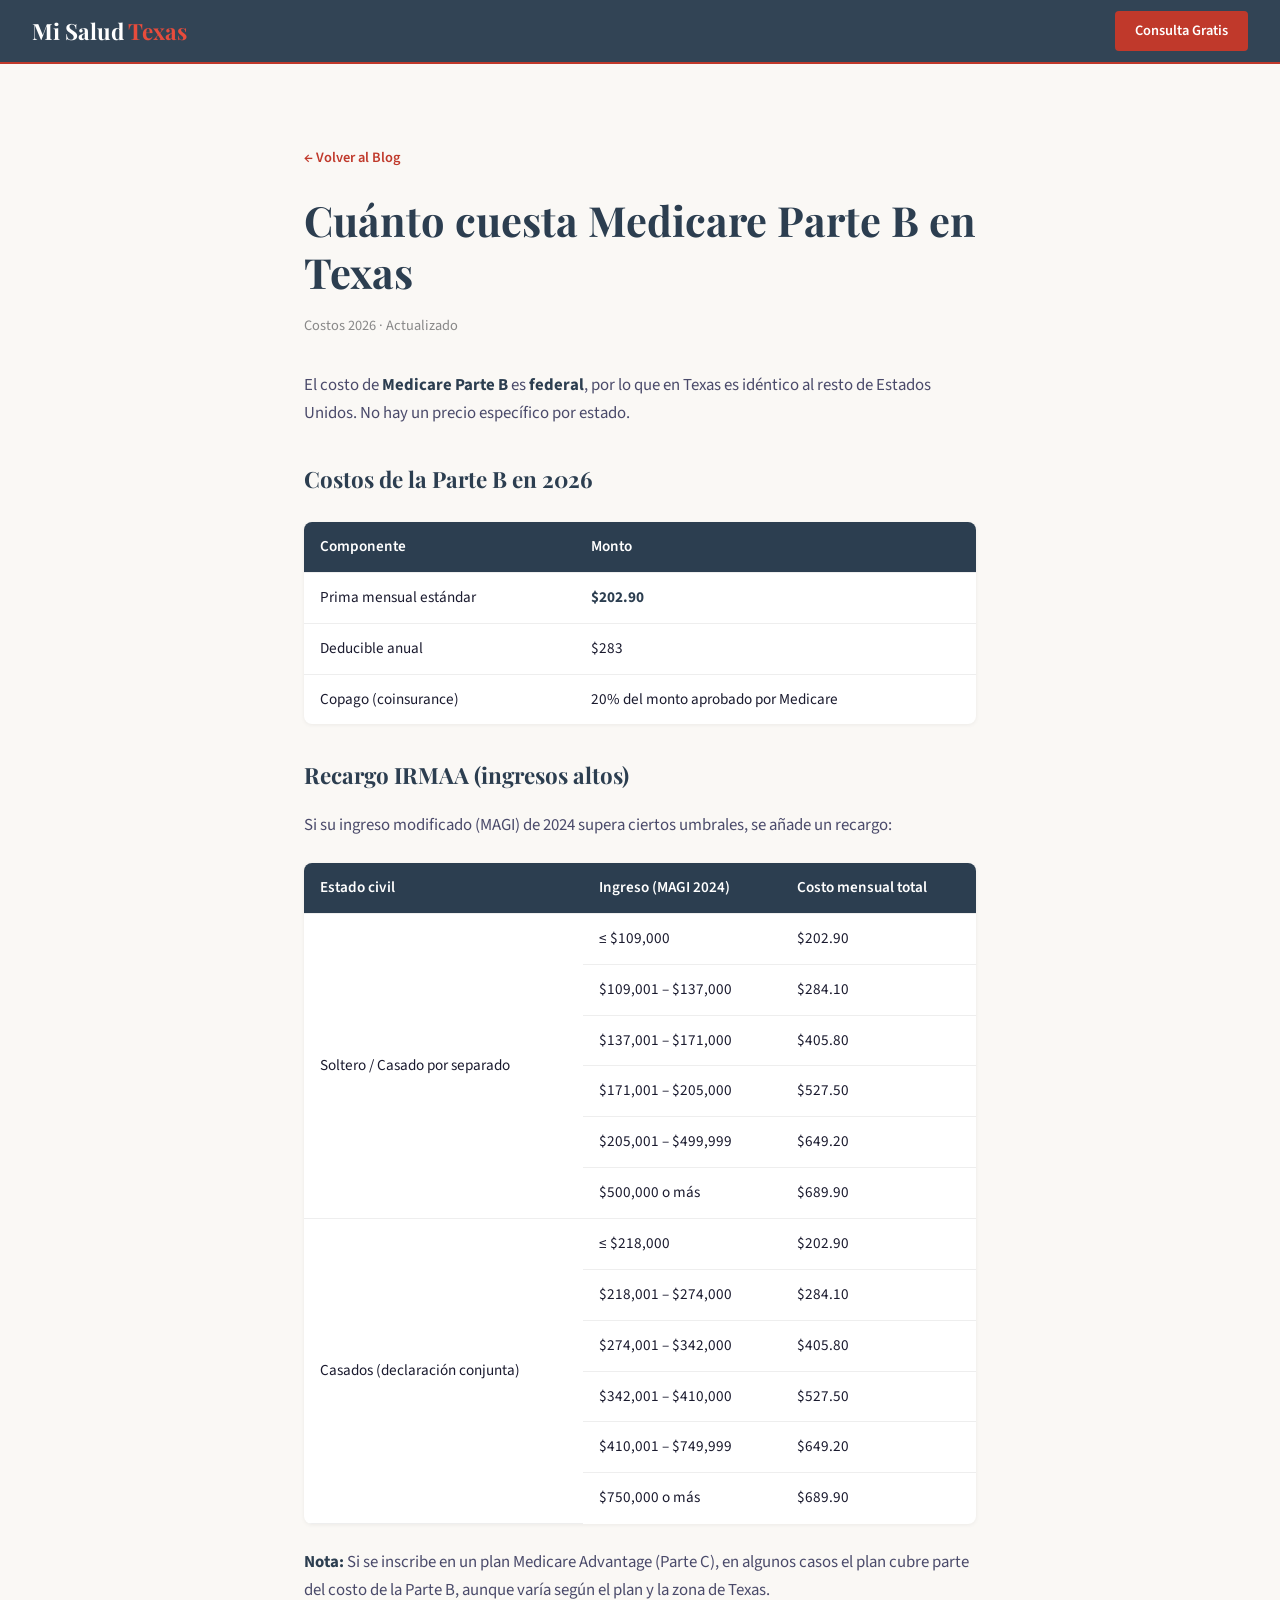
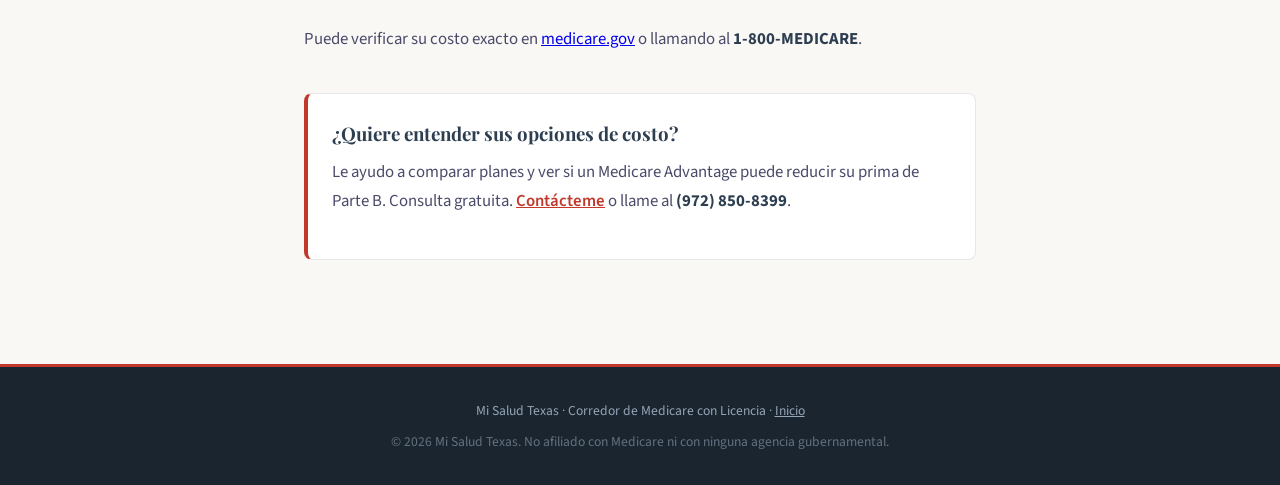
==== blog-costo-medicare-parte-b-texas.html @ de27f47a "Add files via upload" ====
<!DOCTYPE html>
<html lang="es">
<head>
<meta charset="UTF-8"/>
<meta name="viewport" content="width=device-width, initial-scale=1.0"/>
<title>Cuánto cuesta Medicare Parte B en Texas 2026 | Mi Salud Texas</title>
<meta name="description" content="Costo de Medicare Parte B en Texas 2026: prima estándar $202.90, deducible, coseguro y recargos IRMAA según ingresos. Tabla completa."/>
<link href="https://fonts.googleapis.com/css2?family=Playfair+Display:wght@700;900&family=Source+Sans+3:wght@300;400;600&display=swap" rel="stylesheet"/>
<style>
  :root { --charcoal:#2C3E50; --charcoal-dark:#1a252f; --red:#C0392B; --red-light:#e74c3c; --cream:#FAF8F5; --text-mid:#4a4a6a; }
  * { margin:0; padding:0; box-sizing:border-box; }
  body { font-family:'Source Sans 3',sans-serif; background:var(--cream); color:#1a1a2e; line-height:1.7; }
  nav { background:rgba(44,62,80,0.97); padding:0 2rem; height:64px; display:flex; align-items:center; justify-content:space-between; border-bottom:2px solid var(--red); }
  .nav-brand { font-family:'Playfair Display',serif; color:white; font-size:1.4rem; font-weight:700; text-decoration:none; }
  .nav-brand span { color:var(--red-light); }
  .nav-cta { background:var(--red); color:white; padding:0.5rem 1.25rem; border-radius:4px; text-decoration:none; font-weight:600; font-size:0.9rem; }
  .article { max-width:720px; margin:0 auto; padding:5rem 1.5rem 4rem; }
  .back { color:var(--red); text-decoration:none; font-size:0.9rem; font-weight:600; display:inline-block; margin-bottom:1.5rem; }
  h1 { font-family:'Playfair Display',serif; font-size:clamp(1.8rem,4vw,2.6rem); color:var(--charcoal); margin-bottom:1rem; line-height:1.25; }
  .meta { color:#888; font-size:0.9rem; margin-bottom:2rem; }
  .content p { margin-bottom:1.25rem; color:var(--text-mid); font-size:1.05rem; }
  .content strong { color:var(--charcoal); }
  table { width:100%; border-collapse:collapse; margin:1.5rem 0; font-size:0.95rem; background:white; border-radius:8px; overflow:hidden; box-shadow:0 1px 4px rgba(0,0,0,0.06); }
  th, td { padding:0.75rem 1rem; text-align:left; border-bottom:1px solid #eee; }
  th { background:var(--charcoal); color:white; font-weight:600; }
  tr:last-child td { border-bottom:none; }
  .cta-box { background:white; border:1px solid rgba(44,62,80,0.12); border-left:4px solid var(--red); border-radius:8px; padding:1.5rem; margin:2.5rem 0; }
  .cta-box h3 { font-family:'Playfair Display',serif; color:var(--charcoal); margin-bottom:0.5rem; }
  .cta-box a { color:var(--red); font-weight:600; }
  footer { background:var(--charcoal-dark); color:rgba(200,220,240,0.7); padding:2rem; text-align:center; font-size:0.85rem; border-top:3px solid var(--red); }
  footer a { color:rgba(200,220,240,0.7); }
</style>
</head>
<body>
<nav>
  <a href="index.html" class="nav-brand">Mi Salud <span>Texas</span></a>
  <a href="index.html#contact" class="nav-cta">Consulta Gratis</a>
</nav>
<article class="article">
  <a href="index.html#blog" class="back">← Volver al Blog</a>
  <h1>Cuánto cuesta Medicare Parte B en Texas</h1>
  <p class="meta">Costos 2026 · Actualizado</p>
  <div class="content">
    <p>El costo de <strong>Medicare Parte B</strong> es <strong>federal</strong>, por lo que en Texas es idéntico al resto de Estados Unidos. No hay un precio específico por estado.</p>
    <h2 style="font-family:'Playfair Display',serif;color:var(--charcoal);margin:2rem 0 1rem;font-size:1.4rem;">Costos de la Parte B en 2026</h2>
    <table>
      <tr><th>Componente</th><th>Monto</th></tr>
      <tr><td>Prima mensual estándar</td><td><strong>$202.90</strong></td></tr>
      <tr><td>Deducible anual</td><td>$283</td></tr>
      <tr><td>Copago (coinsurance)</td><td>20% del monto aprobado por Medicare</td></tr>
    </table>
    <h2 style="font-family:'Playfair Display',serif;color:var(--charcoal);margin:2rem 0 1rem;font-size:1.4rem;">Recargo IRMAA (ingresos altos)</h2>
    <p>Si su ingreso modificado (MAGI) de 2024 supera ciertos umbrales, se añade un recargo:</p>
    <table>
      <tr><th>Estado civil</th><th>Ingreso (MAGI 2024)</th><th>Costo mensual total</th></tr>
      <tr><td rowspan="6">Soltero / Casado por separado</td><td>≤ $109,000</td><td>$202.90</td></tr>
      <tr><td>$109,001 – $137,000</td><td>$284.10</td></tr>
      <tr><td>$137,001 – $171,000</td><td>$405.80</td></tr>
      <tr><td>$171,001 – $205,000</td><td>$527.50</td></tr>
      <tr><td>$205,001 – $499,999</td><td>$649.20</td></tr>
      <tr><td>$500,000 o más</td><td>$689.90</td></tr>
      <tr><td rowspan="6">Casados (declaración conjunta)</td><td>≤ $218,000</td><td>$202.90</td></tr>
      <tr><td>$218,001 – $274,000</td><td>$284.10</td></tr>
      <tr><td>$274,001 – $342,000</td><td>$405.80</td></tr>
      <tr><td>$342,001 – $410,000</td><td>$527.50</td></tr>
      <tr><td>$410,001 – $749,999</td><td>$649.20</td></tr>
      <tr><td>$750,000 o más</td><td>$689.90</td></tr>
    </table>
    <p><strong>Nota:</strong> Si se inscribe en un plan Medicare Advantage (Parte C), en algunos casos el plan cubre parte del costo de la Parte B, aunque varía según el plan y la zona de Texas.</p>
    <p>Puede verificar su costo exacto en <a href="https://www.medicare.gov" target="_blank" rel="noopener">medicare.gov</a> o llamando al <strong>1-800-MEDICARE</strong>.</p>
    <div class="cta-box">
      <h3>¿Quiere entender sus opciones de costo?</h3>
      <p>Le ayudo a comparar planes y ver si un Medicare Advantage puede reducir su prima de Parte B. Consulta gratuita. <a href="index.html#contact">Contácteme</a> o llame al <strong>(972) 850-8399</strong>.</p>
    </div>
  </div>
</article>
<footer>
  <p>Mi Salud Texas · Corredor de Medicare con Licencia · <a href="index.html">Inicio</a></p>
  <p style="margin-top:0.5rem;opacity:0.6">© 2026 Mi Salud Texas. No afiliado con Medicare ni con ninguna agencia gubernamental.</p>
</footer>
</body>
</html>
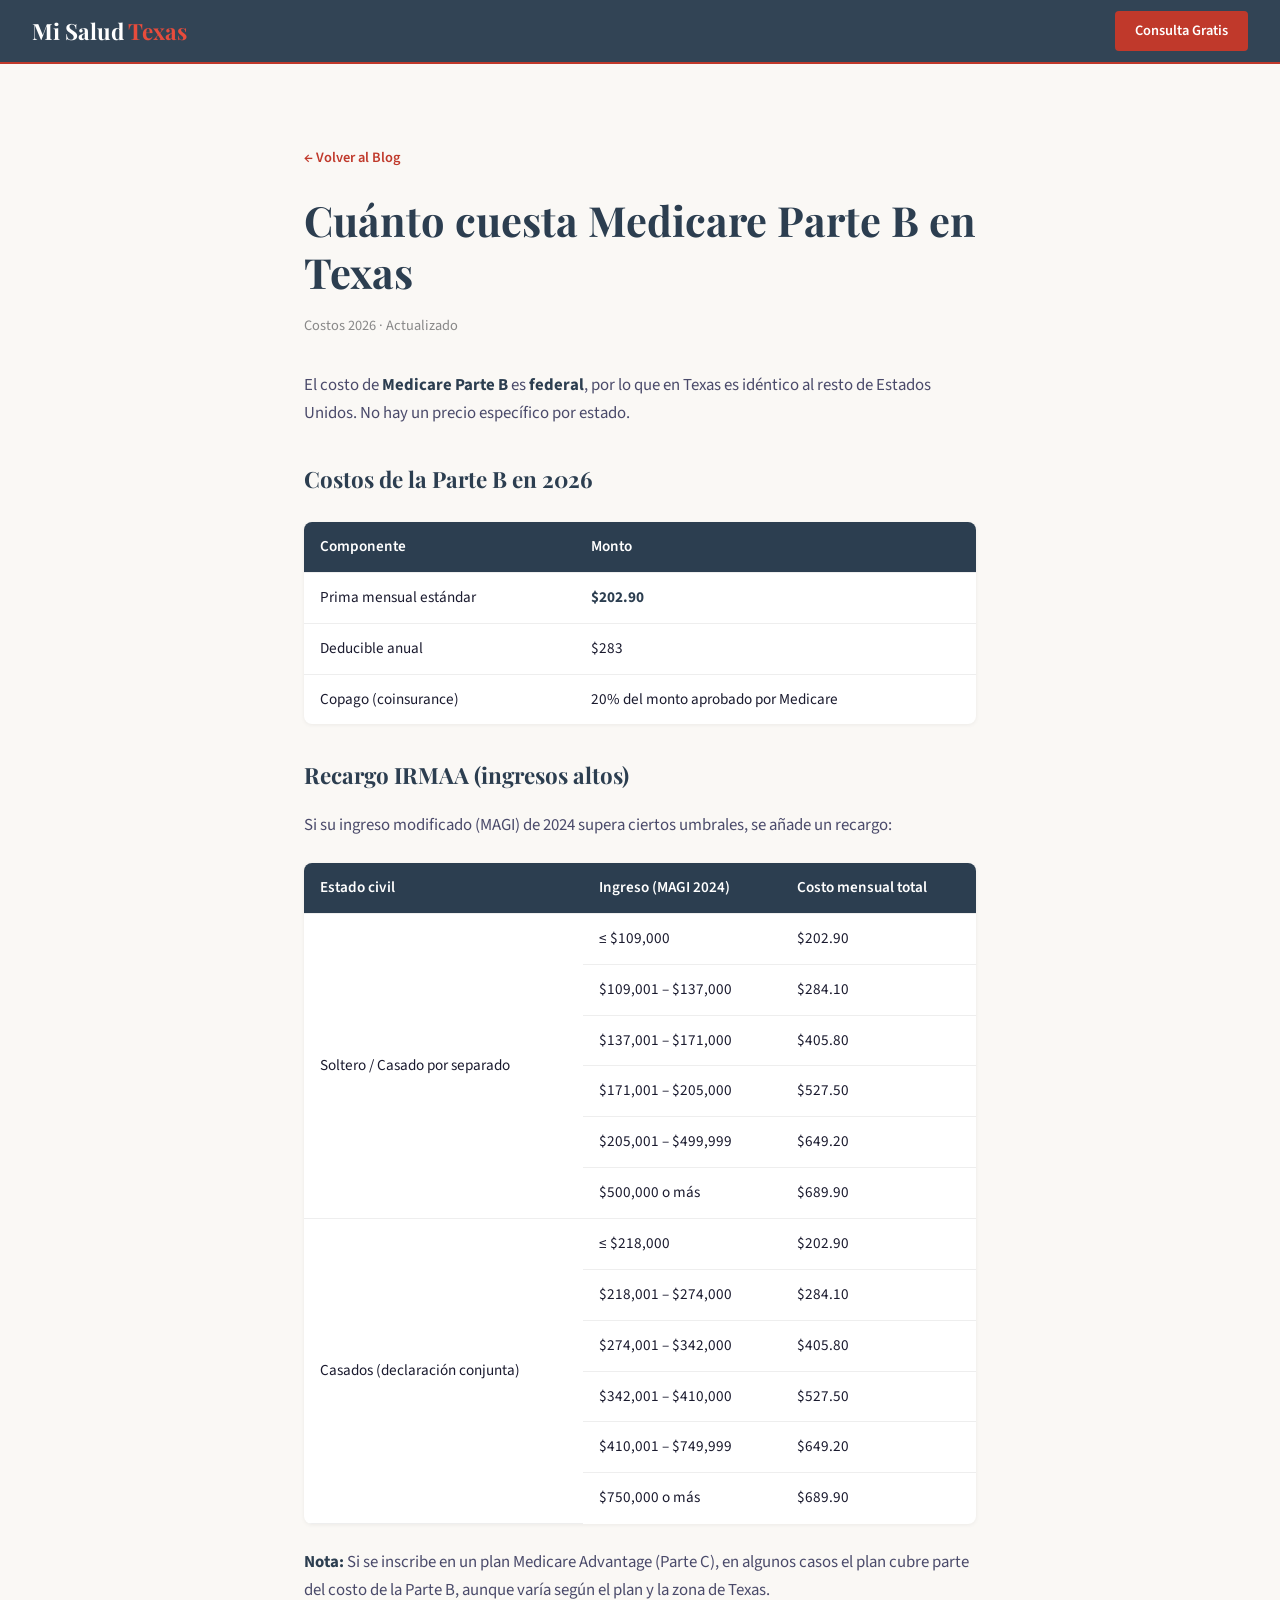
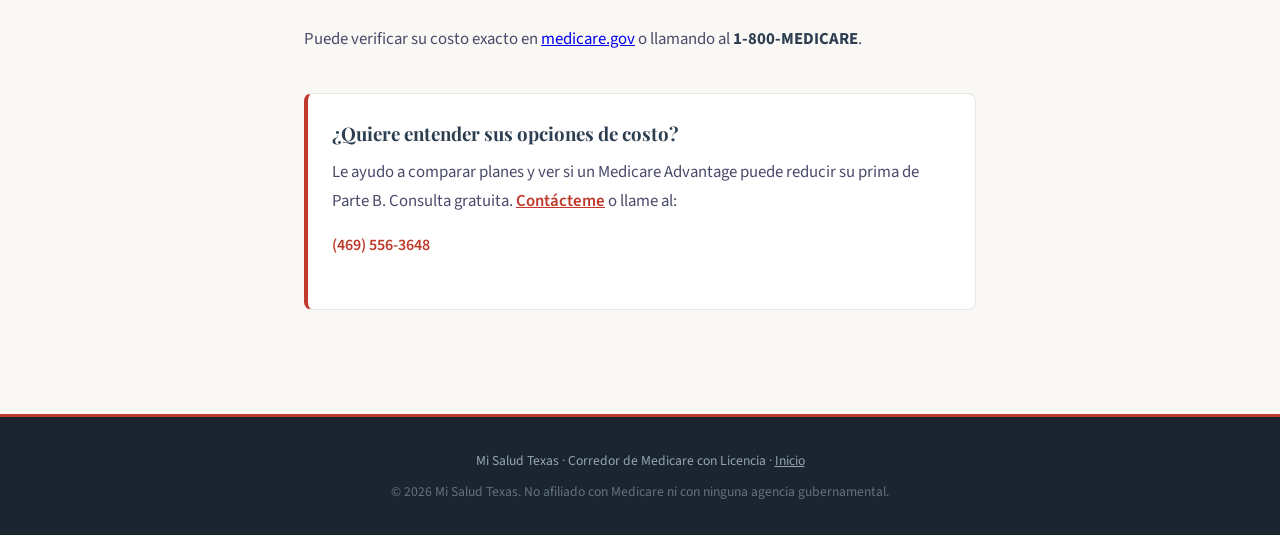
==== commit 1bfec340: "Add files via upload" ====
--- a/blog-costo-medicare-parte-b-texas.html
+++ b/blog-costo-medicare-parte-b-texas.html
@@ -5,6 +5,7 @@
 <meta name="viewport" content="width=device-width, initial-scale=1.0"/>
 <title>Cuánto cuesta Medicare Parte B en Texas 2026 | Mi Salud Texas</title>
 <meta name="description" content="Costo de Medicare Parte B en Texas 2026: prima estándar $202.90, deducible, coseguro y recargos IRMAA según ingresos. Tabla completa."/>
+<link rel="icon" type="image/svg+xml" href="data:image/svg+xml,<svg xmlns='http://www.w3.org/2000/svg' viewBox='0 0 100 100'><rect width='100' height='100' rx='20' fill='%232C3E50'/><path d='M50 15 L57 38 L82 38 L62 53 L70 77 L50 62 L30 77 L38 53 L18 38 L43 38 Z' fill='white'/><rect x='25' y='80' width='50' height='8' rx='2' fill='%23C0392B'/></svg>">
 <link href="https://fonts.googleapis.com/css2?family=Playfair+Display:wght@700;900&family=Source+Sans+3:wght@300;400;600&display=swap" rel="stylesheet"/>
 <style>
   :root { --charcoal:#2C3E50; --charcoal-dark:#1a252f; --red:#C0392B; --red-light:#e74c3c; --cream:#FAF8F5; --text-mid:#4a4a6a; }
@@ -70,7 +71,14 @@
     <p>Puede verificar su costo exacto en <a href="https://www.medicare.gov" target="_blank" rel="noopener">medicare.gov</a> o llamando al <strong>1-800-MEDICARE</strong>.</p>
     <div class="cta-box">
       <h3>¿Quiere entender sus opciones de costo?</h3>
-      <p>Le ayudo a comparar planes y ver si un Medicare Advantage puede reducir su prima de Parte B. Consulta gratuita. <a href="index.html#contact">Contácteme</a> o llame al <strong>(972) 850-8399</strong>.</p>
+      <p>Le ayudo a comparar planes y ver si un Medicare Advantage puede reducir su prima de Parte B. Consulta gratuita. <a href="index.html#contact">Contácteme</a> o llame al:</p>
+      <p style="margin-top:0.75rem;">
+        <a href="tel:+14695563648">
+          <svg width="130" height="20" viewBox="0 0 130 20" xmlns="http://www.w3.org/2000/svg">
+            <text x="0" y="15" font-family="Source Sans 3, sans-serif" font-size="16" font-weight="600" fill="#C0392B">(469) 556-3648</text>
+          </svg>
+        </a>
+      </p>
     </div>
   </div>
 </article>
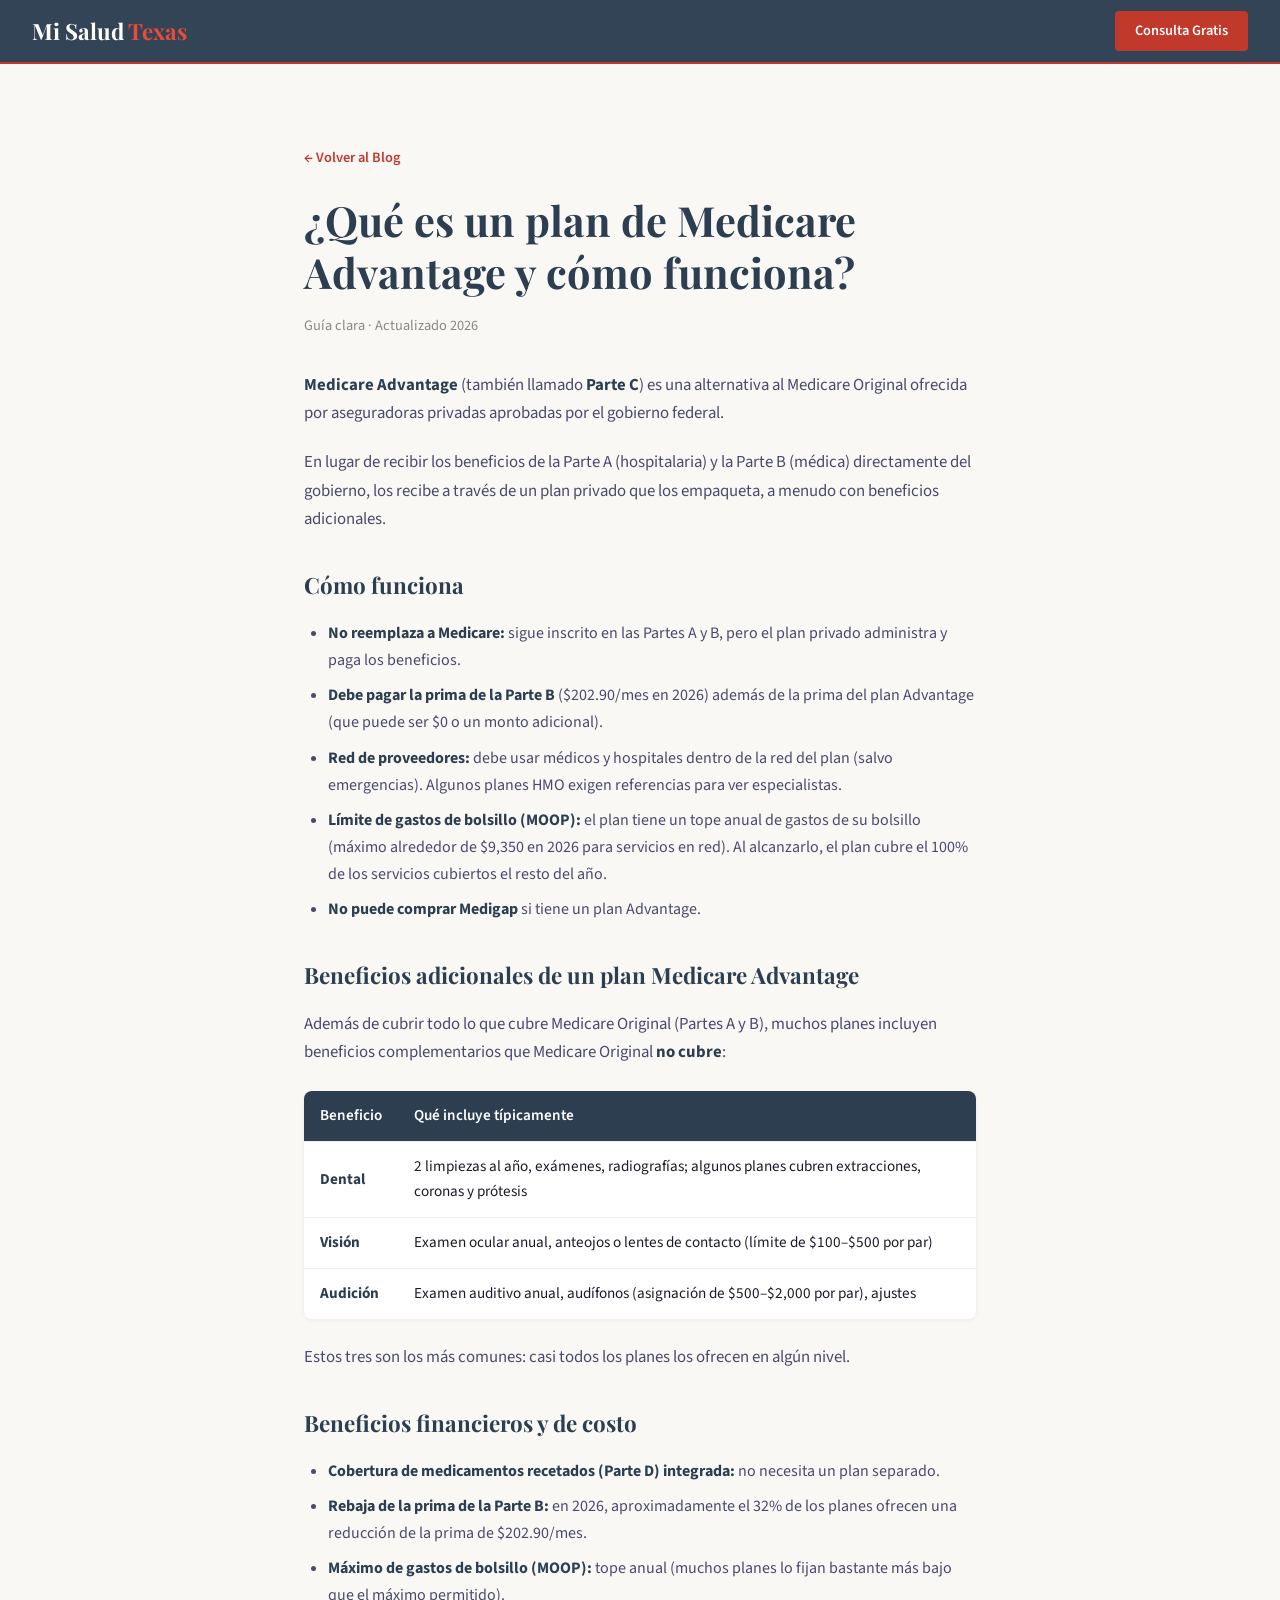
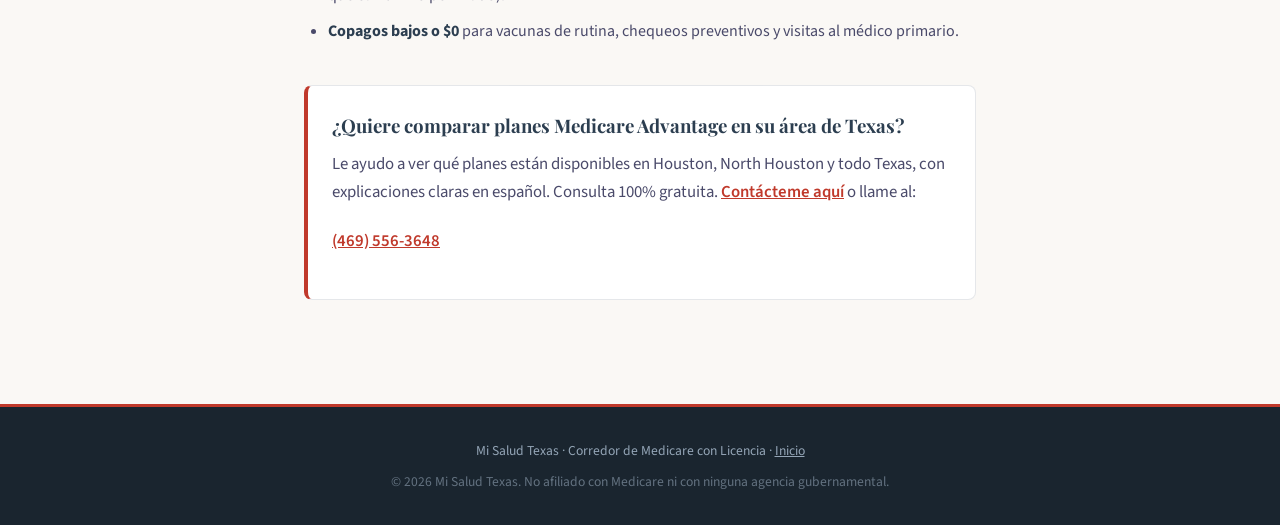
==== commit 40eddaf1: "Add files via upload" ====
--- a/blog-costo-medicare-parte-b-texas.html
+++ b/blog-costo-medicare-parte-b-texas.html
@@ -3,8 +3,8 @@
 <head>
 <meta charset="UTF-8"/>
 <meta name="viewport" content="width=device-width, initial-scale=1.0"/>
-<title>Cuánto cuesta Medicare Parte B en Texas 2026 | Mi Salud Texas</title>
-<meta name="description" content="Costo de Medicare Parte B en Texas 2026: prima estándar $202.90, deducible, coseguro y recargos IRMAA según ingresos. Tabla completa."/>
+<title>Qué es un plan de Medicare Advantage y cómo funciona | Mi Salud Texas</title>
+<meta name="description" content="Explicación clara de Medicare Advantage (Parte C): cómo funciona, red de proveedores, MOOP, beneficios dentales, visión, audición y diferencias con Medicare Original."/>
 <link rel="icon" type="image/svg+xml" href="data:image/svg+xml,<svg xmlns='http://www.w3.org/2000/svg' viewBox='0 0 100 100'><rect width='100' height='100' rx='20' fill='%232C3E50'/><path d='M50 15 L57 38 L82 38 L62 53 L70 77 L50 62 L30 77 L38 53 L18 38 L43 38 Z' fill='white'/><rect x='25' y='80' width='50' height='8' rx='2' fill='%23C0392B'/></svg>">
 <link href="https://fonts.googleapis.com/css2?family=Playfair+Display:wght@700;900&family=Source+Sans+3:wght@300;400;600&display=swap" rel="stylesheet"/>
 <style>
@@ -21,6 +21,9 @@
   .meta { color:#888; font-size:0.9rem; margin-bottom:2rem; }
   .content p { margin-bottom:1.25rem; color:var(--text-mid); font-size:1.05rem; }
   .content strong { color:var(--charcoal); }
+  .content h2 { font-family:'Playfair Display',serif; color:var(--charcoal); margin:2rem 0 1rem; font-size:1.4rem; }
+  .content ul { margin:1rem 0 1.5rem 1.5rem; color:var(--text-mid); }
+  .content li { margin-bottom:0.5rem; }
   table { width:100%; border-collapse:collapse; margin:1.5rem 0; font-size:0.95rem; background:white; border-radius:8px; overflow:hidden; box-shadow:0 1px 4px rgba(0,0,0,0.06); }
   th, td { padding:0.75rem 1rem; text-align:left; border-bottom:1px solid #eee; }
   th { background:var(--charcoal); color:white; font-weight:600; }
@@ -39,44 +42,41 @@
 </nav>
 <article class="article">
   <a href="index.html#blog" class="back">← Volver al Blog</a>
-  <h1>Cuánto cuesta Medicare Parte B en Texas</h1>
-  <p class="meta">Costos 2026 · Actualizado</p>
+  <h1>¿Qué es un plan de Medicare Advantage y cómo funciona?</h1>
+  <p class="meta">Guía clara · Actualizado 2026</p>
   <div class="content">
-    <p>El costo de <strong>Medicare Parte B</strong> es <strong>federal</strong>, por lo que en Texas es idéntico al resto de Estados Unidos. No hay un precio específico por estado.</p>
-    <h2 style="font-family:'Playfair Display',serif;color:var(--charcoal);margin:2rem 0 1rem;font-size:1.4rem;">Costos de la Parte B en 2026</h2>
+    <p><strong>Medicare Advantage</strong> (también llamado <strong>Parte C</strong>) es una alternativa al Medicare Original ofrecida por aseguradoras privadas aprobadas por el gobierno federal.</p>
+    <p>En lugar de recibir los beneficios de la Parte A (hospitalaria) y la Parte B (médica) directamente del gobierno, los recibe a través de un plan privado que los empaqueta, a menudo con beneficios adicionales.</p>
+    <h2>Cómo funciona</h2>
+    <ul>
+      <li><strong>No reemplaza a Medicare:</strong> sigue inscrito en las Partes A y B, pero el plan privado administra y paga los beneficios.</li>
+      <li><strong>Debe pagar la prima de la Parte B</strong> ($202.90/mes en 2026) además de la prima del plan Advantage (que puede ser $0 o un monto adicional).</li>
+      <li><strong>Red de proveedores:</strong> debe usar médicos y hospitales dentro de la red del plan (salvo emergencias). Algunos planes HMO exigen referencias para ver especialistas.</li>
+      <li><strong>Límite de gastos de bolsillo (MOOP):</strong> el plan tiene un tope anual de gastos de su bolsillo (máximo alrededor de $9,350 en 2026 para servicios en red). Al alcanzarlo, el plan cubre el 100% de los servicios cubiertos el resto del año.</li>
+      <li><strong>No puede comprar Medigap</strong> si tiene un plan Advantage.</li>
+    </ul>
+    <h2>Beneficios adicionales de un plan Medicare Advantage</h2>
+    <p>Además de cubrir todo lo que cubre Medicare Original (Partes A y B), muchos planes incluyen beneficios complementarios que Medicare Original <strong>no cubre</strong>:</p>
     <table>
-      <tr><th>Componente</th><th>Monto</th></tr>
-      <tr><td>Prima mensual estándar</td><td><strong>$202.90</strong></td></tr>
-      <tr><td>Deducible anual</td><td>$283</td></tr>
-      <tr><td>Copago (coinsurance)</td><td>20% del monto aprobado por Medicare</td></tr>
+      <tr><th>Beneficio</th><th>Qué incluye típicamente</th></tr>
+      <tr><td><strong>Dental</strong></td><td>2 limpiezas al año, exámenes, radiografías; algunos planes cubren extracciones, coronas y prótesis</td></tr>
+      <tr><td><strong>Visión</strong></td><td>Examen ocular anual, anteojos o lentes de contacto (límite de $100–$500 por par)</td></tr>
+      <tr><td><strong>Audición</strong></td><td>Examen auditivo anual, audífonos (asignación de $500–$2,000 por par), ajustes</td></tr>
     </table>
-    <h2 style="font-family:'Playfair Display',serif;color:var(--charcoal);margin:2rem 0 1rem;font-size:1.4rem;">Recargo IRMAA (ingresos altos)</h2>
-    <p>Si su ingreso modificado (MAGI) de 2024 supera ciertos umbrales, se añade un recargo:</p>
-    <table>
-      <tr><th>Estado civil</th><th>Ingreso (MAGI 2024)</th><th>Costo mensual total</th></tr>
-      <tr><td rowspan="6">Soltero / Casado por separado</td><td>≤ $109,000</td><td>$202.90</td></tr>
-      <tr><td>$109,001 – $137,000</td><td>$284.10</td></tr>
-      <tr><td>$137,001 – $171,000</td><td>$405.80</td></tr>
-      <tr><td>$171,001 – $205,000</td><td>$527.50</td></tr>
-      <tr><td>$205,001 – $499,999</td><td>$649.20</td></tr>
-      <tr><td>$500,000 o más</td><td>$689.90</td></tr>
-      <tr><td rowspan="6">Casados (declaración conjunta)</td><td>≤ $218,000</td><td>$202.90</td></tr>
-      <tr><td>$218,001 – $274,000</td><td>$284.10</td></tr>
-      <tr><td>$274,001 – $342,000</td><td>$405.80</td></tr>
-      <tr><td>$342,001 – $410,000</td><td>$527.50</td></tr>
-      <tr><td>$410,001 – $749,999</td><td>$649.20</td></tr>
-      <tr><td>$750,000 o más</td><td>$689.90</td></tr>
-    </table>
-    <p><strong>Nota:</strong> Si se inscribe en un plan Medicare Advantage (Parte C), en algunos casos el plan cubre parte del costo de la Parte B, aunque varía según el plan y la zona de Texas.</p>
-    <p>Puede verificar su costo exacto en <a href="https://www.medicare.gov" target="_blank" rel="noopener">medicare.gov</a> o llamando al <strong>1-800-MEDICARE</strong>.</p>
+    <p>Estos tres son los más comunes: casi todos los planes los ofrecen en algún nivel.</p>
+    <h2>Beneficios financieros y de costo</h2>
+    <ul>
+      <li><strong>Cobertura de medicamentos recetados (Parte D) integrada:</strong> no necesita un plan separado.</li>
+      <li><strong>Rebaja de la prima de la Parte B:</strong> en 2026, aproximadamente el 32% de los planes ofrecen una reducción de la prima de $202.90/mes.</li>
+      <li><strong>Máximo de gastos de bolsillo (MOOP):</strong> tope anual (muchos planes lo fijan bastante más bajo que el máximo permitido).</li>
+      <li><strong>Copagos bajos o $0</strong> para vacunas de rutina, chequeos preventivos y visitas al médico primario.</li>
+    </ul>
     <div class="cta-box">
-      <h3>¿Quiere entender sus opciones de costo?</h3>
-      <p>Le ayudo a comparar planes y ver si un Medicare Advantage puede reducir su prima de Parte B. Consulta gratuita. <a href="index.html#contact">Contácteme</a> o llame al:</p>
+      <h3>¿Quiere comparar planes Medicare Advantage en su área de Texas?</h3>
+      <p>Le ayudo a ver qué planes están disponibles en Houston, North Houston y todo Texas, con explicaciones claras en español. Consulta 100% gratuita. <a href="index.html#contact">Contácteme aquí</a> o llame al:</p>
       <p style="margin-top:0.75rem;">
-        <a href="tel:+14695563648">
-          <svg width="130" height="20" viewBox="0 0 130 20" xmlns="http://www.w3.org/2000/svg">
-            <text x="0" y="15" font-family="Source Sans 3, sans-serif" font-size="16" font-weight="600" fill="#C0392B">(469) 556-3648</text>
-          </svg>
+        <a href="#" id="cta-call">
+          <span id="cta-phone"></span>
         </a>
       </p>
     </div>
@@ -86,5 +86,16 @@
   <p>Mi Salud Texas · Corredor de Medicare con Licencia · <a href="index.html">Inicio</a></p>
   <p style="margin-top:0.5rem;opacity:0.6">© 2026 Mi Salud Texas. No afiliado con Medicare ni con ninguna agencia gubernamental.</p>
 </footer>
+
+<script>
+// BASE64 ENCODED PHONE NUMBER - NOT VISIBLE IN SOURCE
+document.addEventListener('DOMContentLoaded', function() {
+  var phone = atob('KDQ2OSkgNTU2LTM2NDg=');  // (469) 556-3648
+  var phoneLink = 'tel:+' + atob('MTQ2OTU1NjM2NDg=');  // +14695563648
+  
+  document.getElementById('cta-phone').textContent = phone;
+  document.getElementById('cta-call').href = phoneLink;
+});
+</script>
 </body>
 </html>
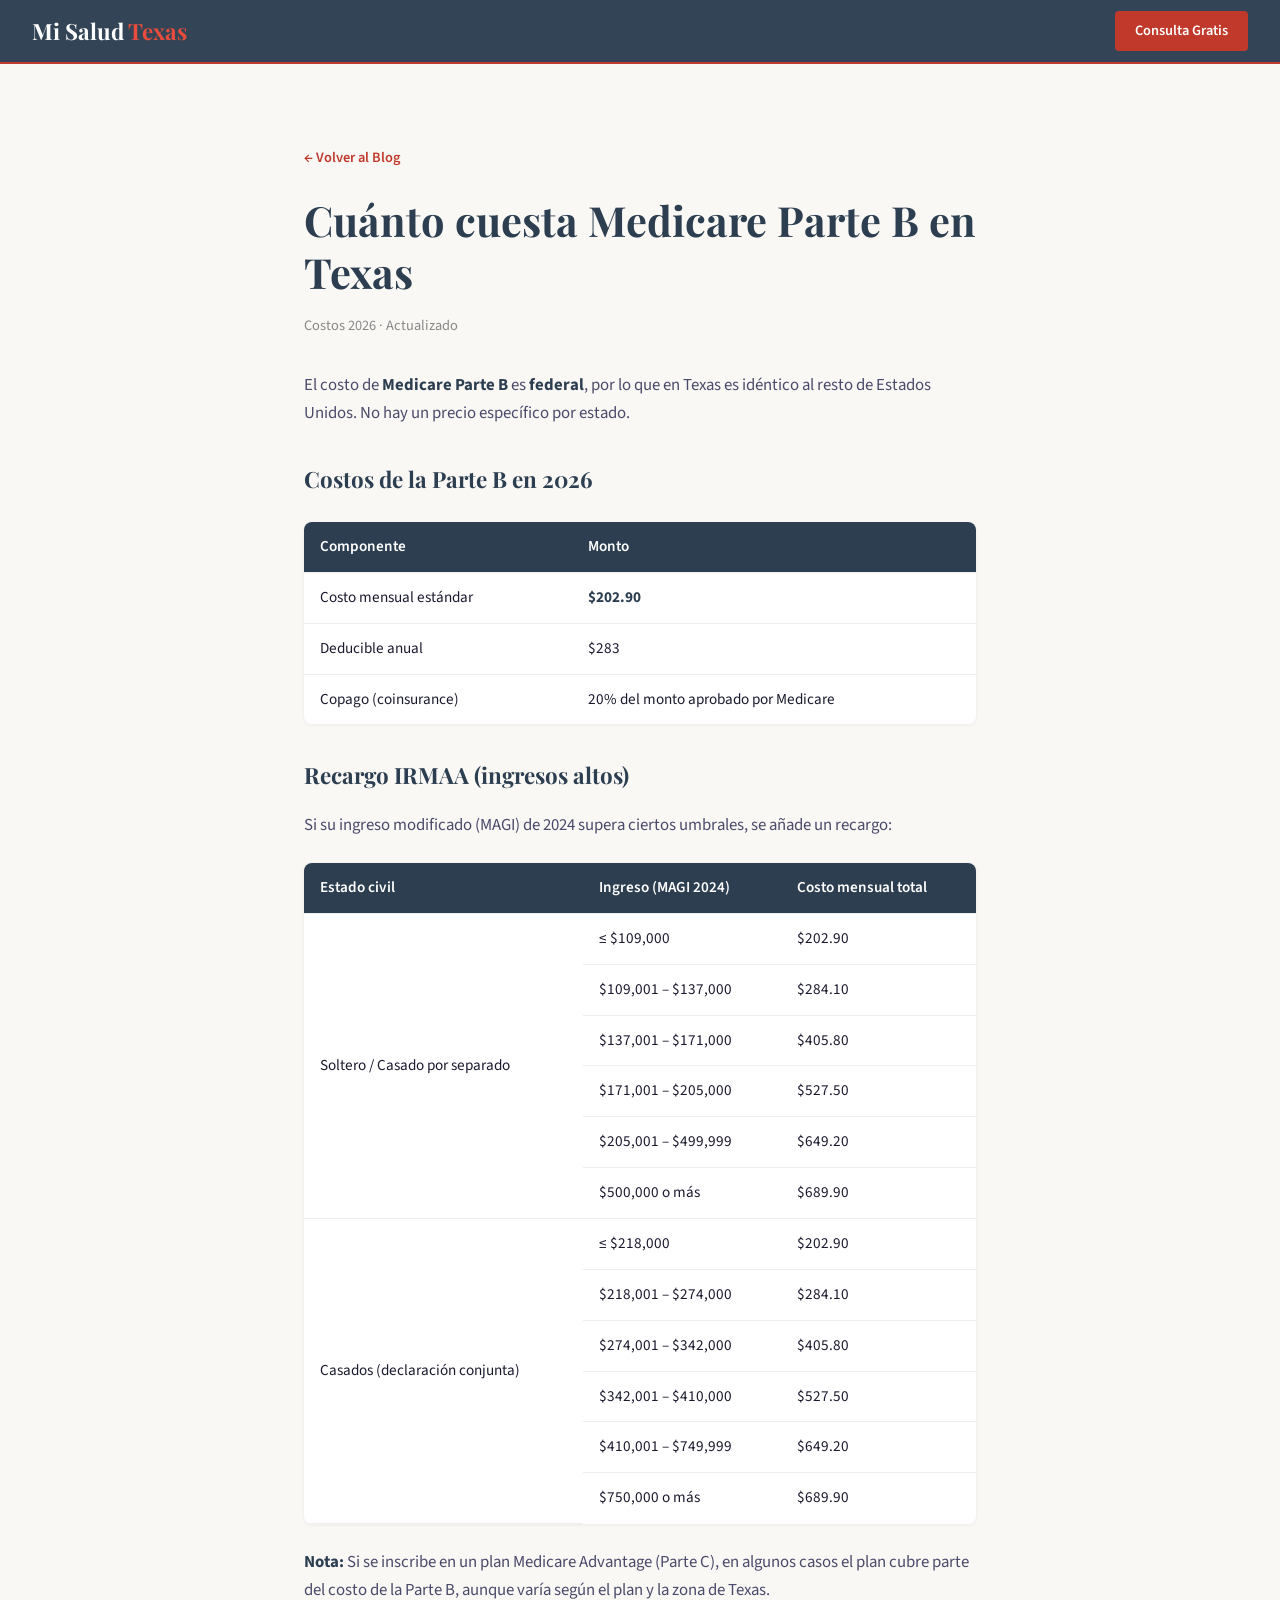
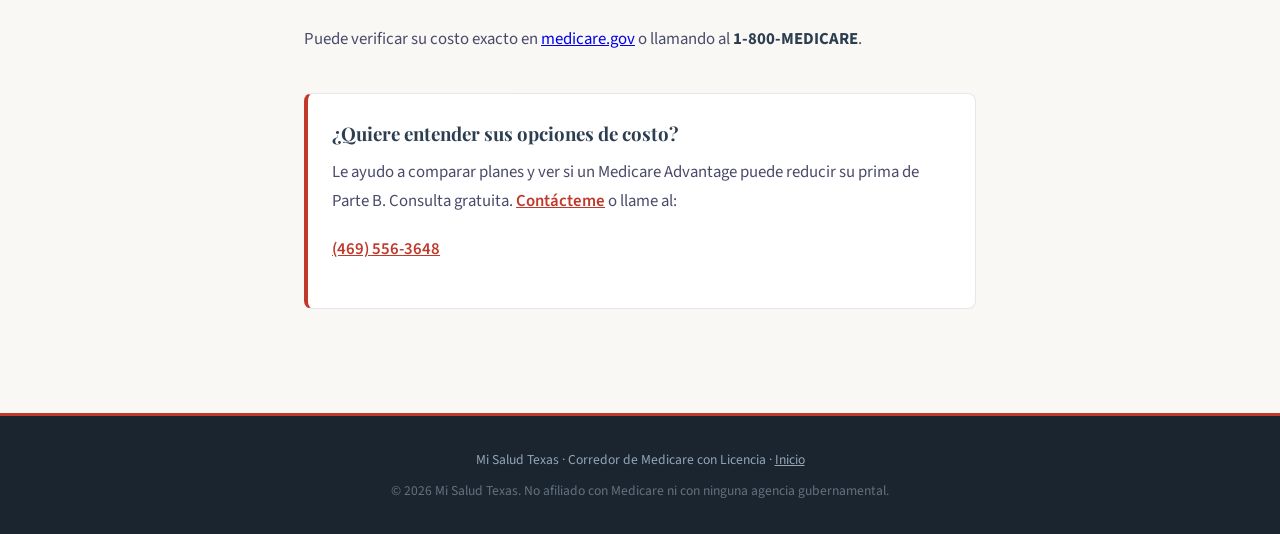
==== commit 3be998a5: "Add files via upload" ====
--- a/blog-costo-medicare-parte-b-texas.html
+++ b/blog-costo-medicare-parte-b-texas.html
@@ -3,8 +3,8 @@
 <head>
 <meta charset="UTF-8"/>
 <meta name="viewport" content="width=device-width, initial-scale=1.0"/>
-<title>Qué es un plan de Medicare Advantage y cómo funciona | Mi Salud Texas</title>
-<meta name="description" content="Explicación clara de Medicare Advantage (Parte C): cómo funciona, red de proveedores, MOOP, beneficios dentales, visión, audición y diferencias con Medicare Original."/>
+<title>Cuánto cuesta Medicare Parte B en Texas 2026 | Mi Salud Texas</title>
+<meta name="description" content="Costo de Medicare Parte B en Texas 2026: Costo estándar $202.90, deducible, coseguro y recargos IRMAA según ingresos. Tabla completa."/>
 <link rel="icon" type="image/svg+xml" href="data:image/svg+xml,<svg xmlns='http://www.w3.org/2000/svg' viewBox='0 0 100 100'><rect width='100' height='100' rx='20' fill='%232C3E50'/><path d='M50 15 L57 38 L82 38 L62 53 L70 77 L50 62 L30 77 L38 53 L18 38 L43 38 Z' fill='white'/><rect x='25' y='80' width='50' height='8' rx='2' fill='%23C0392B'/></svg>">
 <link href="https://fonts.googleapis.com/css2?family=Playfair+Display:wght@700;900&family=Source+Sans+3:wght@300;400;600&display=swap" rel="stylesheet"/>
 <style>
@@ -21,9 +21,6 @@
   .meta { color:#888; font-size:0.9rem; margin-bottom:2rem; }
   .content p { margin-bottom:1.25rem; color:var(--text-mid); font-size:1.05rem; }
   .content strong { color:var(--charcoal); }
-  .content h2 { font-family:'Playfair Display',serif; color:var(--charcoal); margin:2rem 0 1rem; font-size:1.4rem; }
-  .content ul { margin:1rem 0 1.5rem 1.5rem; color:var(--text-mid); }
-  .content li { margin-bottom:0.5rem; }
   table { width:100%; border-collapse:collapse; margin:1.5rem 0; font-size:0.95rem; background:white; border-radius:8px; overflow:hidden; box-shadow:0 1px 4px rgba(0,0,0,0.06); }
   th, td { padding:0.75rem 1rem; text-align:left; border-bottom:1px solid #eee; }
   th { background:var(--charcoal); color:white; font-weight:600; }
@@ -42,38 +39,39 @@
 </nav>
 <article class="article">
   <a href="index.html#blog" class="back">← Volver al Blog</a>
-  <h1>¿Qué es un plan de Medicare Advantage y cómo funciona?</h1>
-  <p class="meta">Guía clara · Actualizado 2026</p>
+  <h1>Cuánto cuesta Medicare Parte B en Texas</h1>
+  <p class="meta">Costos 2026 · Actualizado</p>
   <div class="content">
-    <p><strong>Medicare Advantage</strong> (también llamado <strong>Parte C</strong>) es una alternativa al Medicare Original ofrecida por aseguradoras privadas aprobadas por el gobierno federal.</p>
-    <p>En lugar de recibir los beneficios de la Parte A (hospitalaria) y la Parte B (médica) directamente del gobierno, los recibe a través de un plan privado que los empaqueta, a menudo con beneficios adicionales.</p>
-    <h2>Cómo funciona</h2>
-    <ul>
-      <li><strong>No reemplaza a Medicare:</strong> sigue inscrito en las Partes A y B, pero el plan privado administra y paga los beneficios.</li>
-      <li><strong>Debe pagar la prima de la Parte B</strong> ($202.90/mes en 2026) además de la prima del plan Advantage (que puede ser $0 o un monto adicional).</li>
-      <li><strong>Red de proveedores:</strong> debe usar médicos y hospitales dentro de la red del plan (salvo emergencias). Algunos planes HMO exigen referencias para ver especialistas.</li>
-      <li><strong>Límite de gastos de bolsillo (MOOP):</strong> el plan tiene un tope anual de gastos de su bolsillo (máximo alrededor de $9,350 en 2026 para servicios en red). Al alcanzarlo, el plan cubre el 100% de los servicios cubiertos el resto del año.</li>
-      <li><strong>No puede comprar Medigap</strong> si tiene un plan Advantage.</li>
-    </ul>
-    <h2>Beneficios adicionales de un plan Medicare Advantage</h2>
-    <p>Además de cubrir todo lo que cubre Medicare Original (Partes A y B), muchos planes incluyen beneficios complementarios que Medicare Original <strong>no cubre</strong>:</p>
+    <p>El costo de <strong>Medicare Parte B</strong> es <strong>federal</strong>, por lo que en Texas es idéntico al resto de Estados Unidos. No hay un precio específico por estado.</p>
+    <h2 style="font-family:'Playfair Display',serif;color:var(--charcoal);margin:2rem 0 1rem;font-size:1.4rem;">Costos de la Parte B en 2026</h2>
     <table>
-      <tr><th>Beneficio</th><th>Qué incluye típicamente</th></tr>
-      <tr><td><strong>Dental</strong></td><td>2 limpiezas al año, exámenes, radiografías; algunos planes cubren extracciones, coronas y prótesis</td></tr>
-      <tr><td><strong>Visión</strong></td><td>Examen ocular anual, anteojos o lentes de contacto (límite de $100–$500 por par)</td></tr>
-      <tr><td><strong>Audición</strong></td><td>Examen auditivo anual, audífonos (asignación de $500–$2,000 por par), ajustes</td></tr>
+      <tr><th>Componente</th><th>Monto</th></tr>
+      <tr><td>Costo mensual estándar</td><td><strong>$202.90</strong></td></tr>
+      <tr><td>Deducible anual</td><td>$283</td></tr>
+      <tr><td>Copago (coinsurance)</td><td>20% del monto aprobado por Medicare</td></tr>
     </table>
-    <p>Estos tres son los más comunes: casi todos los planes los ofrecen en algún nivel.</p>
-    <h2>Beneficios financieros y de costo</h2>
-    <ul>
-      <li><strong>Cobertura de medicamentos recetados (Parte D) integrada:</strong> no necesita un plan separado.</li>
-      <li><strong>Rebaja de la prima de la Parte B:</strong> en 2026, aproximadamente el 32% de los planes ofrecen una reducción de la prima de $202.90/mes.</li>
-      <li><strong>Máximo de gastos de bolsillo (MOOP):</strong> tope anual (muchos planes lo fijan bastante más bajo que el máximo permitido).</li>
-      <li><strong>Copagos bajos o $0</strong> para vacunas de rutina, chequeos preventivos y visitas al médico primario.</li>
-    </ul>
+    <h2 style="font-family:'Playfair Display',serif;color:var(--charcoal);margin:2rem 0 1rem;font-size:1.4rem;">Recargo IRMAA (ingresos altos)</h2>
+    <p>Si su ingreso modificado (MAGI) de 2024 supera ciertos umbrales, se añade un recargo:</p>
+    <table>
+      <tr><th>Estado civil</th><th>Ingreso (MAGI 2024)</th><th>Costo mensual total</th></tr>
+      <tr><td rowspan="6">Soltero / Casado por separado</td><td>≤ $109,000</td><td>$202.90</td></tr>
+      <tr><td>$109,001 – $137,000</td><td>$284.10</td></tr>
+      <tr><td>$137,001 – $171,000</td><td>$405.80</td></tr>
+      <tr><td>$171,001 – $205,000</td><td>$527.50</td></tr>
+      <tr><td>$205,001 – $499,999</td><td>$649.20</td></tr>
+      <tr><td>$500,000 o más</td><td>$689.90</td></tr>
+      <tr><td rowspan="6">Casados (declaración conjunta)</td><td>≤ $218,000</td><td>$202.90</td></tr>
+      <tr><td>$218,001 – $274,000</td><td>$284.10</td></tr>
+      <tr><td>$274,001 – $342,000</td><td>$405.80</td></tr>
+      <tr><td>$342,001 – $410,000</td><td>$527.50</td></tr>
+      <tr><td>$410,001 – $749,999</td><td>$649.20</td></tr>
+      <tr><td>$750,000 o más</td><td>$689.90</td></tr>
+    </table>
+    <p><strong>Nota:</strong> Si se inscribe en un plan Medicare Advantage (Parte C), en algunos casos el plan cubre parte del costo de la Parte B, aunque varía según el plan y la zona de Texas.</p>
+    <p>Puede verificar su costo exacto en <a href="https://www.medicare.gov" target="_blank" rel="noopener">medicare.gov</a> o llamando al <strong>1-800-MEDICARE</strong>.</p>
     <div class="cta-box">
-      <h3>¿Quiere comparar planes Medicare Advantage en su área de Texas?</h3>
-      <p>Le ayudo a ver qué planes están disponibles en Houston, North Houston y todo Texas, con explicaciones claras en español. Consulta 100% gratuita. <a href="index.html#contact">Contácteme aquí</a> o llame al:</p>
+      <h3>¿Quiere entender sus opciones de costo?</h3>
+      <p>Le ayudo a comparar planes y ver si un Medicare Advantage puede reducir su prima de Parte B. Consulta gratuita. <a href="index.html#contact">Contácteme</a> o llame al:</p>
       <p style="margin-top:0.75rem;">
         <a href="#" id="cta-call">
           <span id="cta-phone"></span>
@@ -88,13 +86,14 @@
 </footer>
 
 <script>
-// BASE64 ENCODED PHONE NUMBER - NOT VISIBLE IN SOURCE
 document.addEventListener('DOMContentLoaded', function() {
-  var phone = atob('KDQ2OSkgNTU2LTM2NDg=');  // (469) 556-3648
-  var phoneLink = 'tel:+' + atob('MTQ2OTU1NjM2NDg=');  // +14695563648
+  var phone = atob('KDQ2OSkgNTU2LTM2NDg=');
+  var phoneLink = 'tel:+' + atob('MTQ2OTU1NjM2NDg=');
   
-  document.getElementById('cta-phone').textContent = phone;
-  document.getElementById('cta-call').href = phoneLink;
+  var ctaPhone = document.getElementById('cta-phone');
+  if (ctaPhone) { ctaPhone.textContent = phone; }
+  var ctaCall = document.getElementById('cta-call');
+  if (ctaCall) { ctaCall.href = phoneLink; }
 });
 </script>
 </body>
